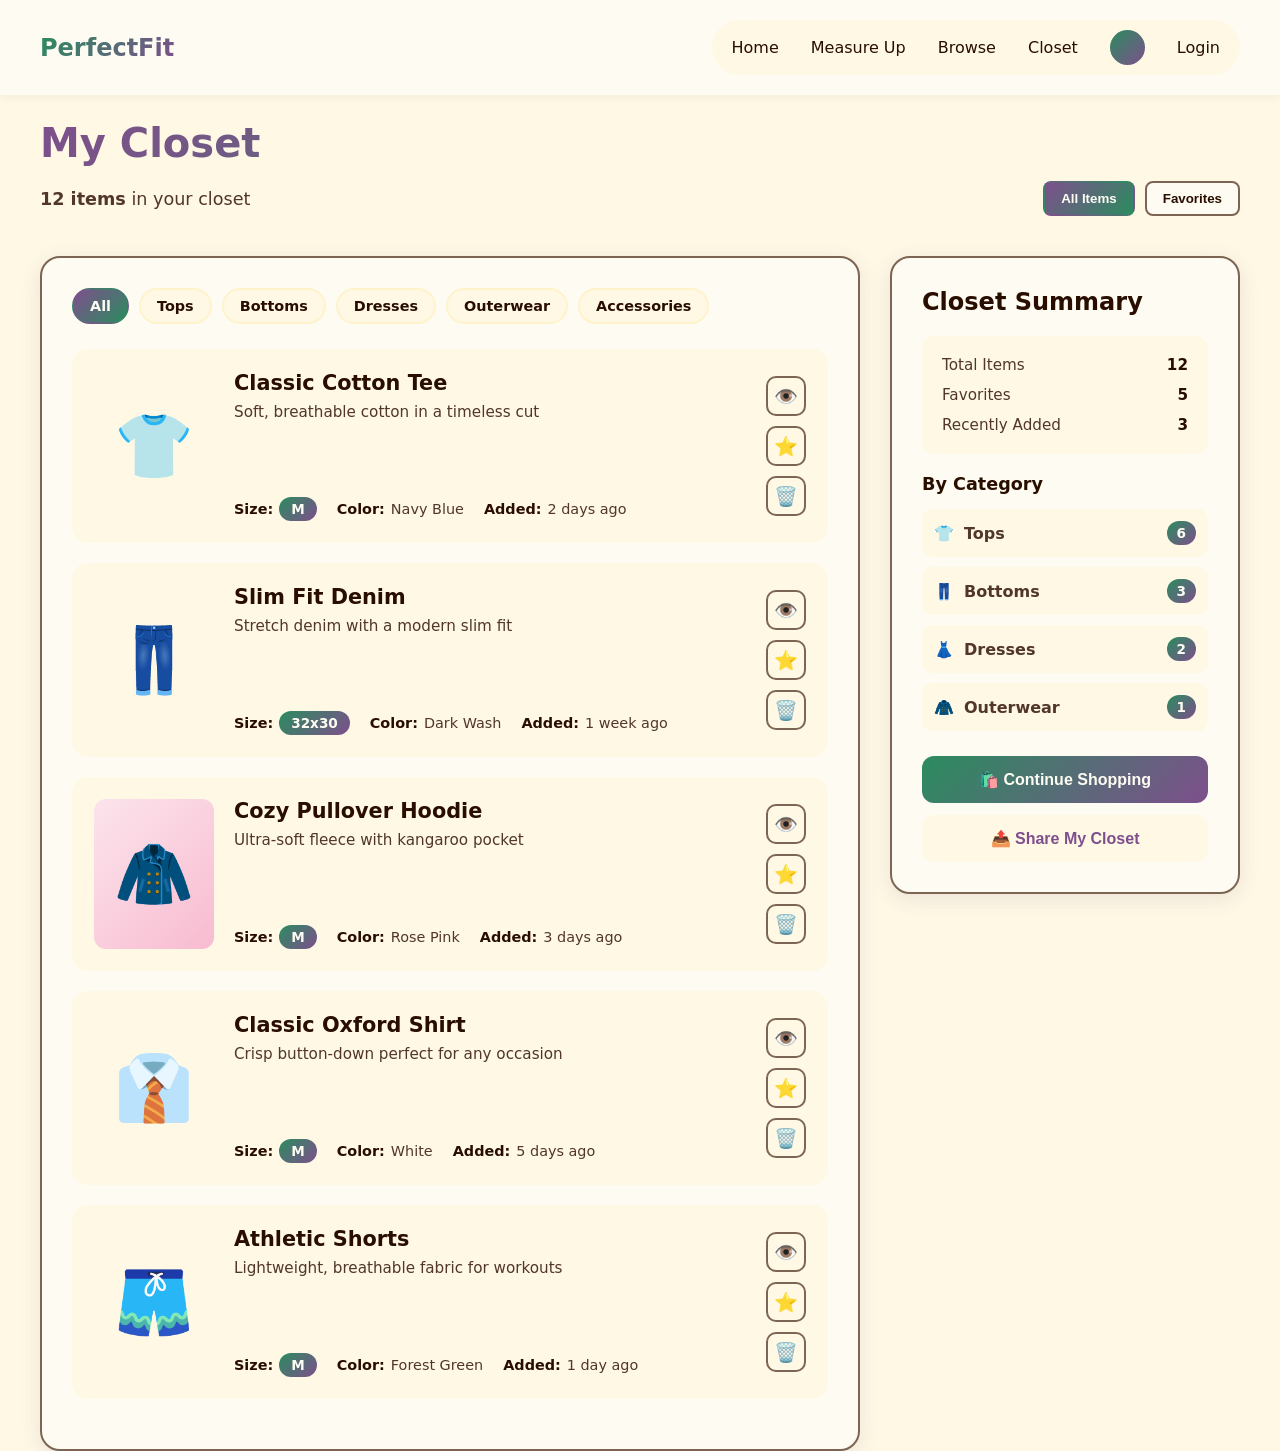
==== Main/Closet.html @ 37f1c9ac "Initial commit" ====
<!DOCTYPE html>
<html lang="en">
  <head>
    <meta charset="UTF-8" />
    <meta name="viewport" content="width=device-width, initial-scale=1.0" />
    <title>My Closet - Perfect Fit</title>
    <link rel="stylesheet" type="text/css" href="../styles.css" />
    <style>
      /* added 3-4-26, style completed 3-6-26 */
      body {
        font-family: -apple-system, BlinkMacSystemFont, "Segoe UI", system-ui,
          sans-serif;
        background: var(--wt-cream);
        color: var(--text-primary);
        padding-top: 120px;
      }

      .container {
        max-width: 1200px;
        margin: 0 auto;
      }

      .top {
        margin-bottom: 40px;
      }

      .top h1 {
        font-size: 2.5rem;
        background: var(--grad-pg);
        -webkit-background-clip: text;
        -webkit-text-fill-color: transparent;
        font-weight: 800;
        margin-bottom: 10px;
      }

      .top-info {
        display: flex;
        justify-content: space-between;
        align-items: center;
        margin-top: 15px;
      }

      .item-count {
        color: var(--text-secondary);
        font-size: 1.1rem;
      }

      .view-toggle {
        display: flex;
        gap: 10px;
      }

      .view-btn {
        padding: 8px 16px;
        background: var(--wt-light);
        border: 2px solid var(--border-primary);
        border-radius: 8px;
        cursor: pointer;
        transition: all 0.3s;
        font-weight: 600;
        color: var(--text-primary);
      }

      .view-btn:hover,
      .view-btn.active {
        background: var(--grad-pg);
        color: var(--wt-light);
        border-color: transparent;
      }

      .main-layout {
        display: grid;
        grid-template-columns: 1fr 350px;
        gap: 30px;
      }

      /* Closet Items Section */
      .closet-items {
        background: var(--wt-light);
        border-radius: 20px;
        padding: 30px;
        box-shadow: 0 5px 20px rgba(92, 75, 111, 0.12);
        border: 2px solid var(--border-primary);
      }

      .closet-item {
        display: grid;
        grid-template-columns: 120px 1fr auto;
        gap: 20px;
        padding: 20px;
        background: var(--wt-cream);
        border-radius: 16px;
        margin-bottom: 20px;
        border: 2px solid transparent;
        transition: all 0.3s;
      }

      .closet-item:hover {
        border-color: var(--color-g);
      }

      .item-image {
        width: 120px;
        height: 150px;
        background: transparent;
        border-radius: 12px;
        display: flex;
        align-items: center;
        justify-content: center;
        font-size: 4rem;
      }

      .item-details {
        display: flex;
        flex-direction: column;
        justify-content: space-between;
      }

      .item-name {
        font-size: 1.3rem;
        font-weight: 700;
        color: var(--text-primary);
        margin-bottom: 8px;
      }

      .item-description {
        color: var(--text-secondary);
        font-size: 0.95rem;
        margin-bottom: 10px;
      }

      .item-meta {
        display: flex;
        gap: 20px;
        flex-wrap: wrap;
      }

      .meta-item {
        display: flex;
        align-items: center;
        gap: 6px;
        color: var(--text-secondary);
        font-size: 0.9rem;
      }

      .meta-label {
        font-weight: 600;
        color: var(--text-primary);
      }

      .size-badge {
        background: var(--grad-gp);
        color: var(--wt-light);
        padding: 4px 12px;
        border-radius: 12px;
        font-weight: 600;
        font-size: 0.85rem;
      }

      .item-actions {
        display: flex;
        flex-direction: column;
        gap: 10px;
        justify-content: center;
      }

      .action-icon-btn {
        width: 40px;
        height: 40px;
        border-radius: 10px;
        border: 2px solid var(--border-primary);
        background: var(--wt-cream);
        cursor: pointer;
        transition: all 0.3s;
        display: flex;
        align-items: center;
        justify-content: center;
        font-size: 1.2rem;
      }

      .action-icon-btn:hover {
        border-color: var(--color-g);
        background: var(--wt-light);
      }

      .action-icon-btn.delete:hover {
        border-color: #e91e63;
        background: #ffe0ea;
      }

      /* Summary Sidebar */
      .closet-summary {
        background: var(--wt-light);
        border-radius: 20px;
        padding: 30px;
        box-shadow: 0 5px 20px rgba(92, 75, 111, 0.12);
        border: 2px solid var(--border-primary);
        height: fit-content;
        position: sticky;
        top: 20px;
      }

      .summary-title {
        font-size: 1.5rem;
        font-weight: 700;
        color: var(--text-primary);
        margin-bottom: 20px;
      }

      .summary-stats {
        background: var(--wt-cream);
        padding: 20px;
        border-radius: 12px;
        margin-bottom: 20px;
      }

      .stat-row {
        display: flex;
        justify-content: space-between;
        margin-bottom: 12px;
        font-size: 0.95rem;
      }

      .stat-row:last-child {
        margin-bottom: 0;
      }

      .stat-label {
        color: var(--text-secondary);
      }

      .stat-value {
        font-weight: 700;
        color: var(--text-primary);
      }

      .category-breakdown {
        margin-bottom: 25px;
      }

      .category-breakdown h3 {
        font-size: 1.1rem;
        color: var(--text-primary);
        margin-bottom: 15px;
      }

      .category-item {
        display: flex;
        justify-content: space-between;
        align-items: center;
        padding: 12px;
        background: var(--wt-cream);
        border-radius: 10px;
        margin-bottom: 10px;
      }

      .category-name {
        display: flex;
        align-items: center;
        gap: 10px;
        color: var(--text-secondary);
        font-weight: 600;
      }

      .category-count {
        background: var(--grad-gp);
        color: var(--wt-light);
        padding: 4px 10px;
        border-radius: 12px;
        font-size: 0.85rem;
        font-weight: 600;
      }

      .action-buttons {
        display: flex;
        flex-direction: column;
        gap: 12px;
      }

      .btn {
        padding: 14px;
        border: none;
        border-radius: 12px;
        font-weight: 600;
        cursor: pointer;
        transition: all 0.3s;
        font-size: 1rem;
      }

      .btn-primary {
        background: var(--grad-gp);
        color: var(--wt-light);
      }

      .btn-primary:hover {
        transform: translateY(-2px);
        box-shadow: 0 6px 20px rgba(92, 75, 111, 0.3);
      }

      .btn-secondary {
        background: var(--wt-cream);
        color: var(--color-p);
        border: 2px solid var(--grad-gp);
      }

      .btn-secondary:hover {
        background: var(--grad-pg);
        color: var(--wt-light);
      }

      .empty-closet {
        text-align: center;
        padding: 80px 40px;
      }

      .empty-icon {
        font-size: 5rem;
        margin-bottom: 20px;
      }

      .empty-closet h3 {
        font-size: 1.8rem;
        color: var(--text-primary);
        margin-bottom: 10px;
      }

      .empty-closet p {
        color: var(--text-secondary);
        margin-bottom: 25px;
        font-size: 1.1rem;
      }

      .filter-bar {
        display: flex;
        gap: 10px;
        margin-bottom: 25px;
        flex-wrap: wrap;
      }

      .filter-chip {
        padding: 8px 16px;
        background: var(--wt-cream);
        border: 2px solid var(--border-secondary);
        border-radius: 20px;
        cursor: pointer;
        transition: all 0.3s;
        font-weight: 600;
        color: var(--text-primary);
        font-size: 0.9rem;
      }

      .filter-chip:hover,
      .filter-chip.active {
        background: var(--grad-pg);
        color: var(--wt-light);
        border-color: transparent;
      }

      @media (max-width: 968px) {
        .main-layout {
          grid-template-columns: 1fr;
        }

        .closet-summary {
          position: static;
        }

        .closet-item {
          grid-template-columns: 100px 1fr;
        }

        .item-actions {
          grid-column: 1 / -1;
          flex-direction: row;
          justify-content: center;
        }
      }
    </style>
  </head>
  <body>
    <!-- Header -->
    <div class="header">
      <div class="logo">PerfectFit</div>
      <div class="user-info">
        <nav>
          <a href="../index.html">Home</a>
          <a href="MeasureUp.html">Measure Up</a>
          <a href="Browse.html">Browse</a>
          <a href="Closet.html">Closet</a>
          <div class="user-avatar"></div>
          <a href="Login.html">Login</a>
        </nav>
      </div>
    </div>
    <div class="container">
      <div class="top">
        <h1>My Closet</h1>
        <div class="top-info">
          <div class="item-count"><strong>12 items</strong> in your closet</div>
          <div class="view-toggle">
            <button class="view-btn active">All Items</button>
            <button class="view-btn">Favorites</button>
          </div>
        </div>
      </div>

      <div class="main-layout">
        <!-- Main Closet Items -->
        <div class="closet-items">
          <div class="filter-bar">
            <div class="filter-chip active">All</div>
            <div class="filter-chip">Tops</div>
            <div class="filter-chip">Bottoms</div>
            <div class="filter-chip">Dresses</div>
            <div class="filter-chip">Outerwear</div>
            <div class="filter-chip">Accessories</div>
          </div>

          <!-- Closet Item 1 -->
          <div class="closet-item">
            <div class="item-image">👕</div>
            <div class="item-details">
              <div>
                <div class="item-name">Classic Cotton Tee</div>
                <div class="item-description">
                  Soft, breathable cotton in a timeless cut
                </div>
              </div>
              <div class="item-meta">
                <div class="meta-item">
                  <span class="meta-label">Size:</span>
                  <span class="size-badge">M</span>
                </div>
                <div class="meta-item">
                  <span class="meta-label">Color:</span>
                  <span>Navy Blue</span>
                </div>
                <div class="meta-item">
                  <span class="meta-label">Added:</span>
                  <span>2 days ago</span>
                </div>
              </div>
            </div>
            <div class="item-actions">
              <button class="action-icon-btn" title="Try On">👁️</button>
              <button class="action-icon-btn" title="Favorite">⭐</button>
              <button class="action-icon-btn delete" title="Remove">🗑️</button>
            </div>
          </div>

          <!-- Closet Item 2 -->
          <div class="closet-item">
            <div class="item-image">👖</div>
            <div class="item-details">
              <div>
                <div class="item-name">Slim Fit Denim</div>
                <div class="item-description">
                  Stretch denim with a modern slim fit
                </div>
              </div>
              <div class="item-meta">
                <div class="meta-item">
                  <span class="meta-label">Size:</span>
                  <span class="size-badge">32x30</span>
                </div>
                <div class="meta-item">
                  <span class="meta-label">Color:</span>
                  <span>Dark Wash</span>
                </div>
                <div class="meta-item">
                  <span class="meta-label">Added:</span>
                  <span>1 week ago</span>
                </div>
              </div>
            </div>
            <div class="item-actions">
              <button class="action-icon-btn" title="Try On">👁️</button>
              <button class="action-icon-btn" title="Favorite">⭐</button>
              <button class="action-icon-btn delete" title="Remove">🗑️</button>
            </div>
          </div>

          <!-- Closet Item 3 -->
          <div class="closet-item">
            <div
              class="item-image"
              style="
                background: linear-gradient(135deg, #fce4ec 0%, #f8bbd0 100%);
              "
            >
              🧥
            </div>
            <div class="item-details">
              <div>
                <div class="item-name">Cozy Pullover Hoodie</div>
                <div class="item-description">
                  Ultra-soft fleece with kangaroo pocket
                </div>
              </div>
              <div class="item-meta">
                <div class="meta-item">
                  <span class="meta-label">Size:</span>
                  <span class="size-badge">M</span>
                </div>
                <div class="meta-item">
                  <span class="meta-label">Color:</span>
                  <span>Rose Pink</span>
                </div>
                <div class="meta-item">
                  <span class="meta-label">Added:</span>
                  <span>3 days ago</span>
                </div>
              </div>
            </div>
            <div class="item-actions">
              <button class="action-icon-btn" title="Try On">👁️</button>
              <button class="action-icon-btn" title="Favorite">⭐</button>
              <button class="action-icon-btn delete" title="Remove">🗑️</button>
            </div>
          </div>

          <!-- Closet Item 4 -->
          <div class="closet-item">
            <div class="item-image">👔</div>
            <div class="item-details">
              <div>
                <div class="item-name">Classic Oxford Shirt</div>
                <div class="item-description">
                  Crisp button-down perfect for any occasion
                </div>
              </div>
              <div class="item-meta">
                <div class="meta-item">
                  <span class="meta-label">Size:</span>
                  <span class="size-badge">M</span>
                </div>
                <div class="meta-item">
                  <span class="meta-label">Color:</span>
                  <span>White</span>
                </div>
                <div class="meta-item">
                  <span class="meta-label">Added:</span>
                  <span>5 days ago</span>
                </div>
              </div>
            </div>
            <div class="item-actions">
              <button class="action-icon-btn" title="Try On">👁️</button>
              <button class="action-icon-btn" title="Favorite">⭐</button>
              <button class="action-icon-btn delete" title="Remove">🗑️</button>
            </div>
          </div>

          <!-- Closet Item 5 -->
          <div class="closet-item">
            <div class="item-image">🩳</div>
            <div class="item-details">
              <div>
                <div class="item-name">Athletic Shorts</div>
                <div class="item-description">
                  Lightweight, breathable fabric for workouts
                </div>
              </div>
              <div class="item-meta">
                <div class="meta-item">
                  <span class="meta-label">Size:</span>
                  <span class="size-badge">M</span>
                </div>
                <div class="meta-item">
                  <span class="meta-label">Color:</span>
                  <span>Forest Green</span>
                </div>
                <div class="meta-item">
                  <span class="meta-label">Added:</span>
                  <span>1 day ago</span>
                </div>
              </div>
            </div>
            <div class="item-actions">
              <button class="action-icon-btn" title="Try On">👁️</button>
              <button class="action-icon-btn" title="Favorite">⭐</button>
              <button class="action-icon-btn delete" title="Remove">🗑️</button>
            </div>
          </div>
        </div>

        <!-- Summary Sidebar -->
        <div class="closet-summary">
          <h2 class="summary-title">Closet Summary</h2>

          <div class="summary-stats">
            <div class="stat-row">
              <span class="stat-label">Total Items</span>
              <span class="stat-value">12</span>
            </div>
            <div class="stat-row">
              <span class="stat-label">Favorites</span>
              <span class="stat-value">5</span>
            </div>
            <div class="stat-row">
              <span class="stat-label">Recently Added</span>
              <span class="stat-value">3</span>
            </div>
          </div>

          <div class="category-breakdown">
            <h3>By Category</h3>
            <div class="category-item">
              <div class="category-name">
                <span>👕</span>
                <span>Tops</span>
              </div>
              <div class="category-count">6</div>
            </div>
            <div class="category-item">
              <div class="category-name">
                <span>👖</span>
                <span>Bottoms</span>
              </div>
              <div class="category-count">3</div>
            </div>
            <div class="category-item">
              <div class="category-name">
                <span>👗</span>
                <span>Dresses</span>
              </div>
              <div class="category-count">2</div>
            </div>
            <div class="category-item">
              <div class="category-name">
                <span>🧥</span>
                <span>Outerwear</span>
              </div>
              <div class="category-count">1</div>
            </div>
          </div>

          <div class="action-buttons">
            <button class="btn btn-primary">🛍️ Continue Shopping</button>
            <button class="btn btn-secondary">📤 Share My Closet</button>
          </div>
        </div>
      </div>
    </div>

    <script>
      // Filter functionality
      document.querySelectorAll(".filter-chip").forEach((chip) => {
        chip.addEventListener("click", function () {
          document
            .querySelectorAll(".filter-chip")
            .forEach((c) => c.classList.remove("active"));
          this.classList.add("active");
          alert("Filter by: " + this.textContent);
        });
      });

      // View toggle
      document.querySelectorAll(".view-btn").forEach((btn) => {
        btn.addEventListener("click", function () {
          document
            .querySelectorAll(".view-btn")
            .forEach((b) => b.classList.remove("active"));
          this.classList.add("active");
          alert("View: " + this.textContent);
        });
      });

      // Action buttons
      document.querySelectorAll(".action-icon-btn").forEach((btn) => {
        btn.addEventListener("click", function () {
          const action = this.getAttribute("title");
          alert(action + " functionality would be implemented here!");
        });
      });
    </script>
  </body>
</html>
---- styles.css ----
* {
  margin: 0;
  padding: 0;
  box-sizing: border-box;
}

:root {
  --color-g: #2B8C5F;
  --color-p: #7E4F8C;
  --wt-cream: #FFF8E5;
  --wt-light: #FEFCF2;
  --text-primary: #290E00;
  --text-secondary: #513629;
  --border-primary: #7C6552;
  --border-secondary: #FFF3CC;
  --grad-pg: linear-gradient(135deg, #7E4F8C 0%, #2B8C5F 100%);
  --grad-gp: linear-gradient(135deg, #2B8C5F 0%, #7E4F8C 100%);
  --grad-lc: linear-gradient(135deg, #FEFCF2 0%, #FFF8E5 100%);
}


.header {
  background: var(--wt-light);
  padding: 20px 40px;
  box-shadow: 0 2px 10px rgba(0,0,0,0.05);
  display: flex;
  justify-content: space-between;
  align-items: center;
  position: fixed;
  top: 0;
  z-index: 100;
  width: 100%;
}
      
.header-content {
  display: flex;
  justify-content: space-between;
  align-items: center;
}
      
.logo {
  font-size: 1.5rem;
  font-weight: 800;
  background: var(--grad-gp);
  -webkit-background-clip: text;
  -webkit-text-fill-color: transparent;
}
      
.user-info {
  display: flex;
  align-items: center;
  gap: 15px;
  background: var(--wt-cream);
  padding: 10px 20px;
  border-radius: 50px;
}
      
.user-avatar {
  width: 35px;
  height: 35px;
  background: var(--grad-gp);
  border-radius: 50%;
  display: flex;
  align-items: center;
  justify-content: center;
  color: var(--wt-light);
  font-weight: 600;
}
  
nav {
  display: flex;
  gap: 2rem;
  align-items: center;
}

nav a {
  text-decoration: none;
  color: var(--text-primary);
  font-weight: 500;
  transition: color 0.3s;
}

nav a:hover {
  color: var(--color-g);
}


/* #F9F0DA   #290E00*/
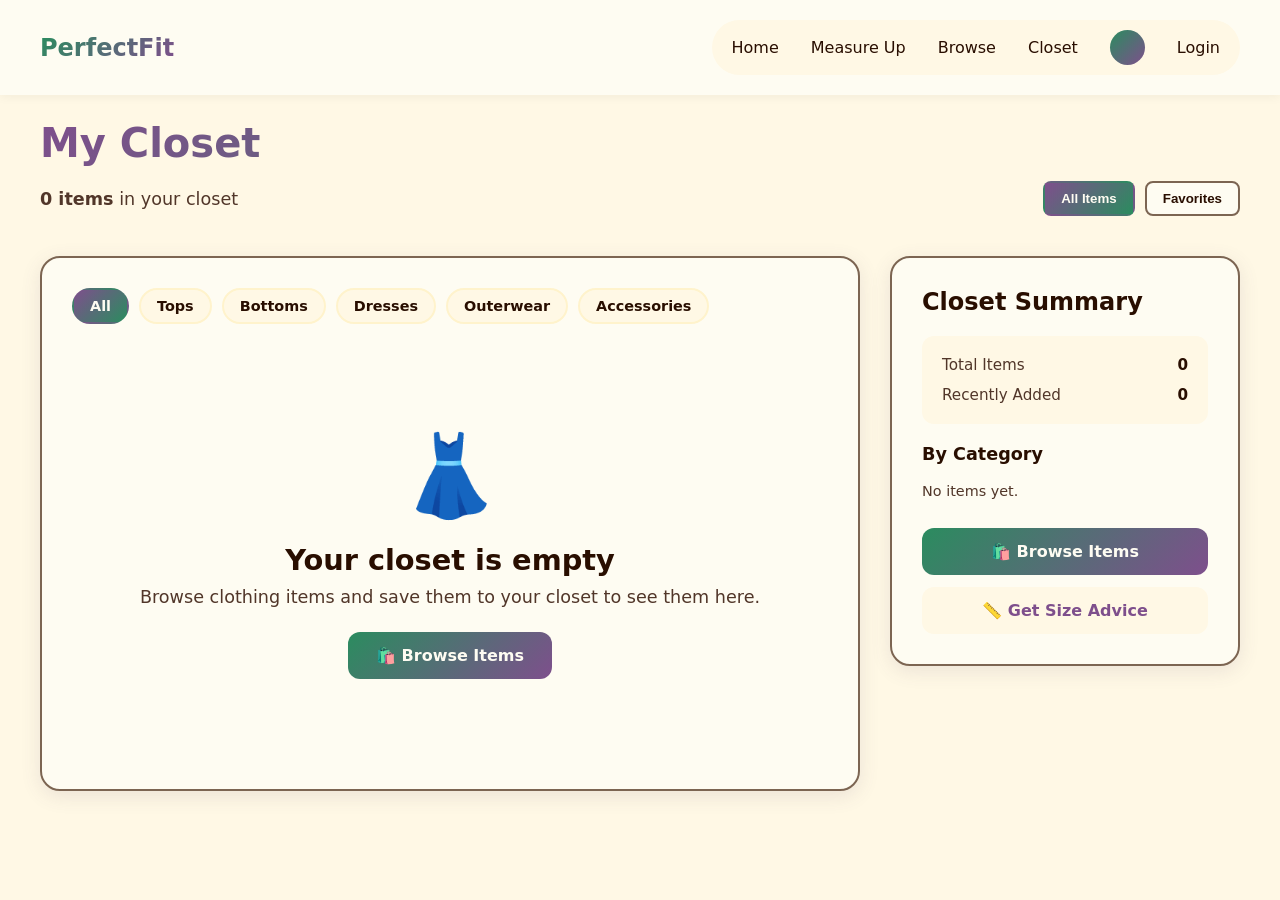
==== commit 4b3350f6: "Add closet functionality: save items from Browse, dynamic Closet page, chat sidebar in MeasureUp" ====
--- a/Main/Closet.html
+++ b/Main/Closet.html
@@ -396,7 +396,7 @@
       <div class="top">
         <h1>My Closet</h1>
         <div class="top-info">
-          <div class="item-count"><strong>12 items</strong> in your closet</div>
+          <div class="item-count"><strong id="item-count-text">Loading...</strong> in your closet</div>
           <div class="view-toggle">
             <button class="view-btn active">All Items</button>
             <button class="view-btn">Favorites</button>
@@ -416,263 +416,173 @@
             <div class="filter-chip">Accessories</div>
           </div>
 
-          <!-- Closet Item 1 -->
+          <!-- Dynamically rendered from localStorage -->
+          <div id="closet-items-container"></div>
+        </div>
+
+        <!-- Summary Sidebar -->
+        <div class="closet-summary">
+          <h2 class="summary-title">Closet Summary</h2>
+
+          <div class="summary-stats">
+            <div class="stat-row">
+              <span class="stat-label">Total Items</span>
+              <span class="stat-value" id="stat-total">0</span>
+            </div>
+            <div class="stat-row">
+              <span class="stat-label">Recently Added</span>
+              <span class="stat-value" id="stat-recent">0</span>
+            </div>
+          </div>
+
+          <div class="category-breakdown">
+            <h3>By Category</h3>
+            <div id="category-breakdown-list"></div>
+          </div>
+
+          <div class="action-buttons">
+            <a href="Browse.html" class="btn btn-primary" style="text-decoration:none;text-align:center;">🛍️ Browse Items</a>
+            <a href="MeasureUp.html" class="btn btn-secondary" style="text-decoration:none;text-align:center;">📏 Get Size Advice</a>
+          </div>
+        </div>
+      </div>
+    </div>
+
+    <script>
+      const STORAGE_KEY = 'perfectfit_closet';
+
+      // ── Helpers ──────────────────────────────────────────────────────
+      function timeAgo(isoString) {
+        const diff = Math.floor((Date.now() - new Date(isoString).getTime()) / 1000);
+        if (diff < 60)    return 'just now';
+        if (diff < 3600)  return Math.floor(diff / 60) + ' min ago';
+        if (diff < 86400) return Math.floor(diff / 3600) + ' hr ago';
+        const days = Math.floor(diff / 86400);
+        if (days < 7)     return days + ' day' + (days > 1 ? 's' : '') + ' ago';
+        return new Date(isoString).toLocaleDateString();
+      }
+
+      function emojiToCategory(emoji) {
+        const map = {
+          '👕': 'Tops', '👔': 'Tops', '🧣': 'Tops',
+          '🩳': 'Bottoms', '👖': 'Bottoms',
+          '👗': 'Dresses / Skirts',
+          '🧥': 'Outerwear',
+          '👟': 'Footwear'
+        };
+        return map[emoji] || 'Other';
+      }
+
+      // ── Remove item ──────────────────────────────────────────────────
+      function removeItem(id) {
+        let closet = JSON.parse(localStorage.getItem(STORAGE_KEY) || '[]');
+        closet = closet.filter(item => String(item.id) !== String(id));
+        localStorage.setItem(STORAGE_KEY, JSON.stringify(closet));
+        renderCloset();
+      }
+
+      // ── Main render ──────────────────────────────────────────────────
+      function renderCloset() {
+        const closet    = JSON.parse(localStorage.getItem(STORAGE_KEY) || '[]');
+        const container = document.getElementById('closet-items-container');
+
+        // Header count
+        const countEl = document.getElementById('item-count-text');
+        if (countEl) countEl.textContent = closet.length + (closet.length === 1 ? ' item' : ' items');
+
+        // Summary stats
+        const statTotal  = document.getElementById('stat-total');
+        const statRecent = document.getElementById('stat-recent');
+        if (statTotal) statTotal.textContent = closet.length;
+        if (statRecent) {
+          const recent = closet.filter(i => (Date.now() - new Date(i.addedAt).getTime()) < 7 * 86400 * 1000).length;
+          statRecent.textContent = recent;
+        }
+
+        // Category breakdown
+        const catIcons = { 'Tops': '👕', 'Bottoms': '👖', 'Dresses / Skirts': '👗', 'Outerwear': '🧥', 'Footwear': '👟', 'Other': '📦' };
+        const catCounts = {};
+        closet.forEach(item => {
+          const cat = emojiToCategory(item.emoji);
+          catCounts[cat] = (catCounts[cat] || 0) + 1;
+        });
+        const catContainer = document.getElementById('category-breakdown-list');
+        if (catContainer) {
+          if (Object.keys(catCounts).length === 0) {
+            catContainer.innerHTML = '<p style="color:var(--text-secondary);font-size:0.9rem;padding:4px 0;">No items yet.</p>';
+          } else {
+            catContainer.innerHTML = Object.entries(catCounts).map(([cat, count]) => `
+              <div class="category-item">
+                <div class="category-name">
+                  <span>${catIcons[cat] || '📦'}</span>
+                  <span>${cat}</span>
+                </div>
+                <div class="category-count">${count}</div>
+              </div>`).join('');
+          }
+        }
+
+        // Empty state
+        if (closet.length === 0) {
+          container.innerHTML = `
+            <div class="empty-closet">
+              <div class="empty-icon">👗</div>
+              <h3>Your closet is empty</h3>
+              <p>Browse clothing items and save them to your closet to see them here.</p>
+              <a href="Browse.html" style="display:inline-block;padding:14px 28px;background:var(--grad-gp);color:var(--wt-light);border-radius:12px;font-weight:700;text-decoration:none;">
+                🛍️ Browse Items
+              </a>
+            </div>`;
+          return;
+        }
+
+        // Render items
+        container.innerHTML = closet.map(item => `
           <div class="closet-item">
-            <div class="item-image">👕</div>
+            <div class="item-image" style="overflow:hidden;border-radius:12px;background:var(--wt-light);">
+              ${item.image
+                ? `<img src="${item.image}" alt="${item.name}" style="width:100%;height:100%;object-fit:cover;">`
+                : `<span style="font-size:4rem;">${item.emoji || '👕'}</span>`}
+            </div>
             <div class="item-details">
               <div>
-                <div class="item-name">Classic Cotton Tee</div>
-                <div class="item-description">
-                  Soft, breathable cotton in a timeless cut
-                </div>
+                <div class="item-name">${item.name}</div>
+                <div class="item-description">${item.brand}</div>
               </div>
               <div class="item-meta">
                 <div class="meta-item">
-                  <span class="meta-label">Size:</span>
-                  <span class="size-badge">M</span>
-                </div>
-                <div class="meta-item">
-                  <span class="meta-label">Color:</span>
-                  <span>Navy Blue</span>
-                </div>
-                <div class="meta-item">
                   <span class="meta-label">Added:</span>
-                  <span>2 days ago</span>
+                  <span>${timeAgo(item.addedAt)}</span>
                 </div>
               </div>
             </div>
             <div class="item-actions">
-              <button class="action-icon-btn" title="Try On">👁️</button>
-              <button class="action-icon-btn" title="Favorite">⭐</button>
-              <button class="action-icon-btn delete" title="Remove">🗑️</button>
+              <a href="MeasureUp.html" class="action-icon-btn" title="Get Size Advice"
+                 style="text-decoration:none;display:flex;align-items:center;justify-content:center;">📏</a>
+              <button class="action-icon-btn delete" title="Remove from Closet"
+                      onclick="removeItem('${item.id}')">🗑️</button>
             </div>
-          </div>
-
-          <!-- Closet Item 2 -->
-          <div class="closet-item">
-            <div class="item-image">👖</div>
-            <div class="item-details">
-              <div>
-                <div class="item-name">Slim Fit Denim</div>
-                <div class="item-description">
-                  Stretch denim with a modern slim fit
-                </div>
-              </div>
-              <div class="item-meta">
-                <div class="meta-item">
-                  <span class="meta-label">Size:</span>
-                  <span class="size-badge">32x30</span>
-                </div>
-                <div class="meta-item">
-                  <span class="meta-label">Color:</span>
-                  <span>Dark Wash</span>
-                </div>
-                <div class="meta-item">
-                  <span class="meta-label">Added:</span>
-                  <span>1 week ago</span>
-                </div>
-              </div>
-            </div>
-            <div class="item-actions">
-              <button class="action-icon-btn" title="Try On">👁️</button>
-              <button class="action-icon-btn" title="Favorite">⭐</button>
-              <button class="action-icon-btn delete" title="Remove">🗑️</button>
-            </div>
-          </div>
-
-          <!-- Closet Item 3 -->
-          <div class="closet-item">
-            <div
-              class="item-image"
-              style="
-                background: linear-gradient(135deg, #fce4ec 0%, #f8bbd0 100%);
-              "
-            >
-              🧥
-            </div>
-            <div class="item-details">
-              <div>
-                <div class="item-name">Cozy Pullover Hoodie</div>
-                <div class="item-description">
-                  Ultra-soft fleece with kangaroo pocket
-                </div>
-              </div>
-              <div class="item-meta">
-                <div class="meta-item">
-                  <span class="meta-label">Size:</span>
-                  <span class="size-badge">M</span>
-                </div>
-                <div class="meta-item">
-                  <span class="meta-label">Color:</span>
-                  <span>Rose Pink</span>
-                </div>
-                <div class="meta-item">
-                  <span class="meta-label">Added:</span>
-                  <span>3 days ago</span>
-                </div>
-              </div>
-            </div>
-            <div class="item-actions">
-              <button class="action-icon-btn" title="Try On">👁️</button>
-              <button class="action-icon-btn" title="Favorite">⭐</button>
-              <button class="action-icon-btn delete" title="Remove">🗑️</button>
-            </div>
-          </div>
-
-          <!-- Closet Item 4 -->
-          <div class="closet-item">
-            <div class="item-image">👔</div>
-            <div class="item-details">
-              <div>
-                <div class="item-name">Classic Oxford Shirt</div>
-                <div class="item-description">
-                  Crisp button-down perfect for any occasion
-                </div>
-              </div>
-              <div class="item-meta">
-                <div class="meta-item">
-                  <span class="meta-label">Size:</span>
-                  <span class="size-badge">M</span>
-                </div>
-                <div class="meta-item">
-                  <span class="meta-label">Color:</span>
-                  <span>White</span>
-                </div>
-                <div class="meta-item">
-                  <span class="meta-label">Added:</span>
-                  <span>5 days ago</span>
-                </div>
-              </div>
-            </div>
-            <div class="item-actions">
-              <button class="action-icon-btn" title="Try On">👁️</button>
-              <button class="action-icon-btn" title="Favorite">⭐</button>
-              <button class="action-icon-btn delete" title="Remove">🗑️</button>
-            </div>
-          </div>
-
-          <!-- Closet Item 5 -->
-          <div class="closet-item">
-            <div class="item-image">🩳</div>
-            <div class="item-details">
-              <div>
-                <div class="item-name">Athletic Shorts</div>
-                <div class="item-description">
-                  Lightweight, breathable fabric for workouts
-                </div>
-              </div>
-              <div class="item-meta">
-                <div class="meta-item">
-                  <span class="meta-label">Size:</span>
-                  <span class="size-badge">M</span>
-                </div>
-                <div class="meta-item">
-                  <span class="meta-label">Color:</span>
-                  <span>Forest Green</span>
-                </div>
-                <div class="meta-item">
-                  <span class="meta-label">Added:</span>
-                  <span>1 day ago</span>
-                </div>
-              </div>
-            </div>
-            <div class="item-actions">
-              <button class="action-icon-btn" title="Try On">👁️</button>
-              <button class="action-icon-btn" title="Favorite">⭐</button>
-              <button class="action-icon-btn delete" title="Remove">🗑️</button>
-            </div>
-          </div>
-        </div>
-
-        <!-- Summary Sidebar -->
-        <div class="closet-summary">
-          <h2 class="summary-title">Closet Summary</h2>
-
-          <div class="summary-stats">
-            <div class="stat-row">
-              <span class="stat-label">Total Items</span>
-              <span class="stat-value">12</span>
-            </div>
-            <div class="stat-row">
-              <span class="stat-label">Favorites</span>
-              <span class="stat-value">5</span>
-            </div>
-            <div class="stat-row">
-              <span class="stat-label">Recently Added</span>
-              <span class="stat-value">3</span>
-            </div>
-          </div>
-
-          <div class="category-breakdown">
-            <h3>By Category</h3>
-            <div class="category-item">
-              <div class="category-name">
-                <span>👕</span>
-                <span>Tops</span>
-              </div>
-              <div class="category-count">6</div>
-            </div>
-            <div class="category-item">
-              <div class="category-name">
-                <span>👖</span>
-                <span>Bottoms</span>
-              </div>
-              <div class="category-count">3</div>
-            </div>
-            <div class="category-item">
-              <div class="category-name">
-                <span>👗</span>
-                <span>Dresses</span>
-              </div>
-              <div class="category-count">2</div>
-            </div>
-            <div class="category-item">
-              <div class="category-name">
-                <span>🧥</span>
-                <span>Outerwear</span>
-              </div>
-              <div class="category-count">1</div>
-            </div>
-          </div>
-
-          <div class="action-buttons">
-            <button class="btn btn-primary">🛍️ Continue Shopping</button>
-            <button class="btn btn-secondary">📤 Share My Closet</button>
-          </div>
-        </div>
-      </div>
-    </div>
-
-    <script>
-      // Filter functionality
-      document.querySelectorAll(".filter-chip").forEach((chip) => {
-        chip.addEventListener("click", function () {
-          document
-            .querySelectorAll(".filter-chip")
-            .forEach((c) => c.classList.remove("active"));
-          this.classList.add("active");
-          alert("Filter by: " + this.textContent);
+          </div>`).join('');
+      }
+
+      // ── Filter chips (visual) ────────────────────────────────────────
+      document.querySelectorAll('.filter-chip').forEach(chip => {
+        chip.addEventListener('click', function () {
+          document.querySelectorAll('.filter-chip').forEach(c => c.classList.remove('active'));
+          this.classList.add('active');
         });
       });
 
-      // View toggle
-      document.querySelectorAll(".view-btn").forEach((btn) => {
-        btn.addEventListener("click", function () {
-          document
-            .querySelectorAll(".view-btn")
-            .forEach((b) => b.classList.remove("active"));
-          this.classList.add("active");
-          alert("View: " + this.textContent);
+      // ── View toggle (visual) ─────────────────────────────────────────
+      document.querySelectorAll('.view-btn').forEach(btn => {
+        btn.addEventListener('click', function () {
+          document.querySelectorAll('.view-btn').forEach(b => b.classList.remove('active'));
+          this.classList.add('active');
         });
       });
 
-      // Action buttons
-      document.querySelectorAll(".action-icon-btn").forEach((btn) => {
-        btn.addEventListener("click", function () {
-          const action = this.getAttribute("title");
-          alert(action + " functionality would be implemented here!");
-        });
-      });
+      // ── Init ─────────────────────────────────────────────────────────
+      renderCloset();
     </script>
   </body>
 </html>
